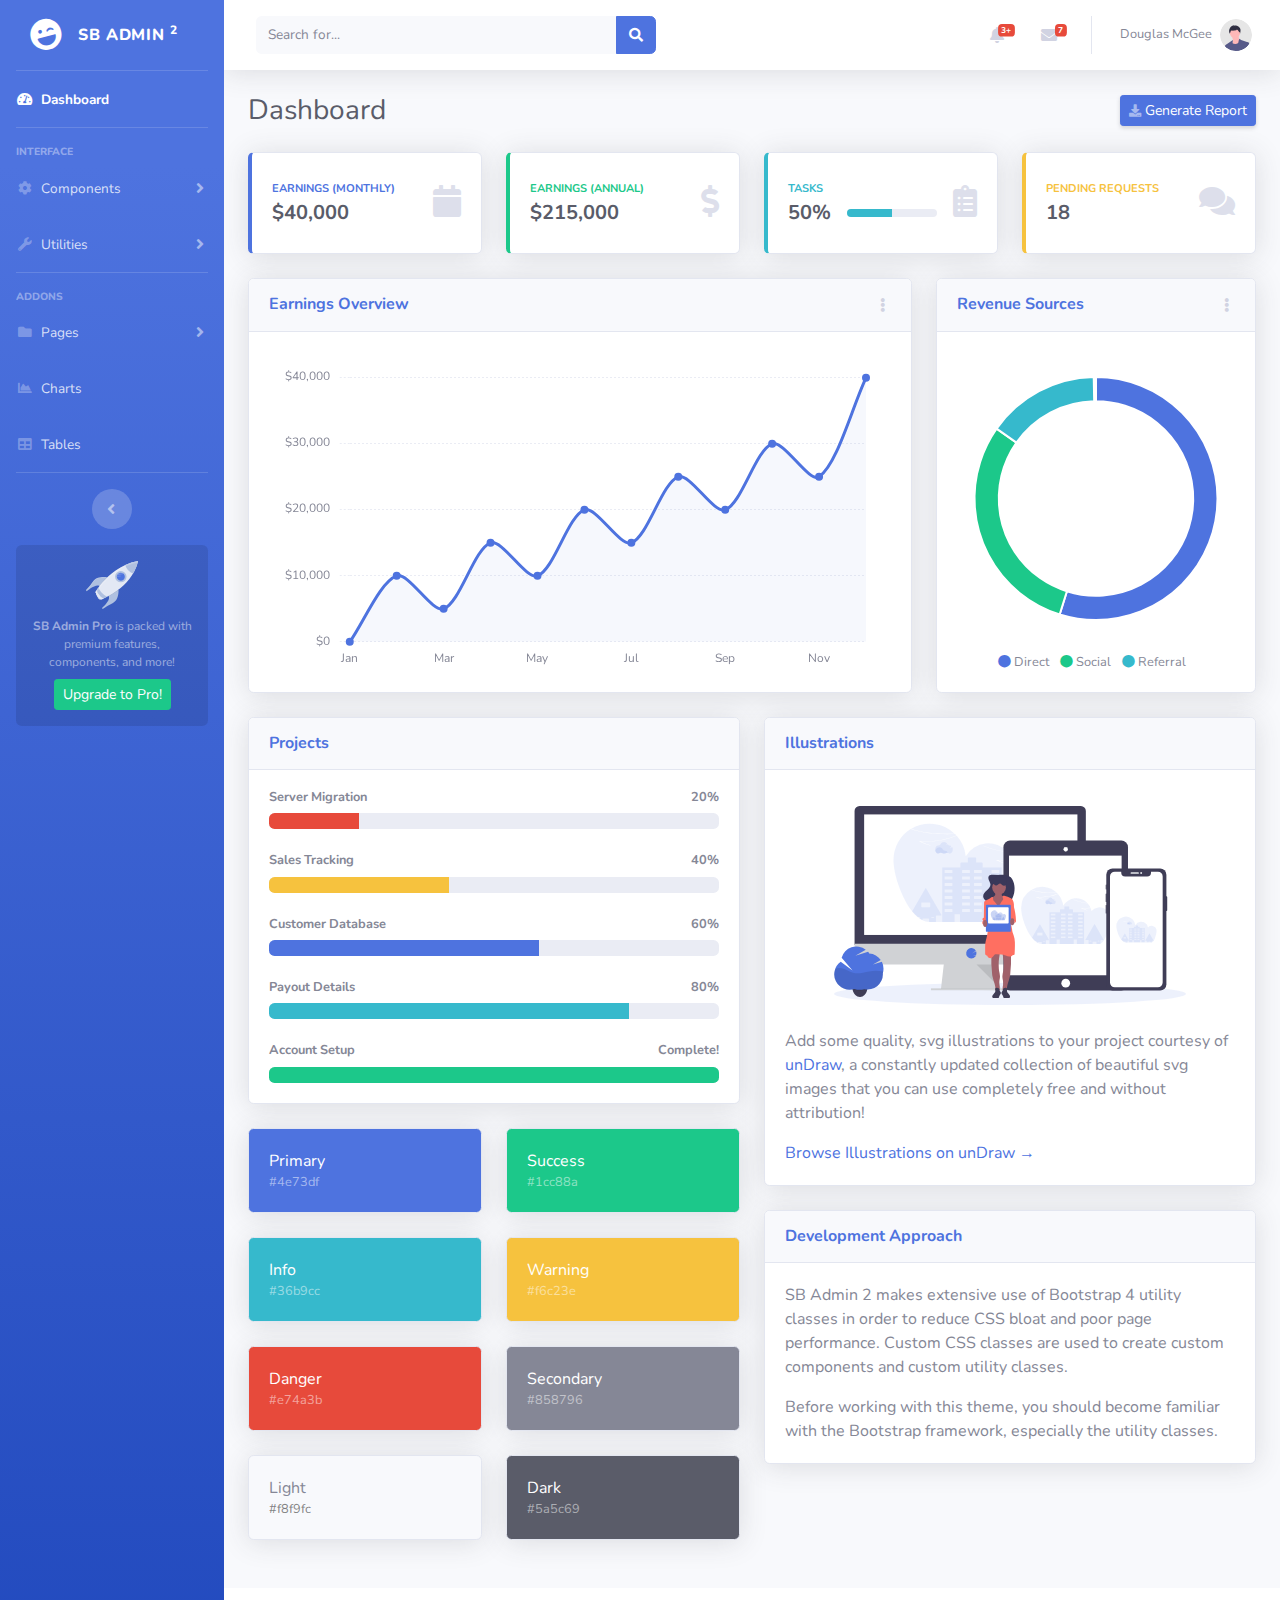
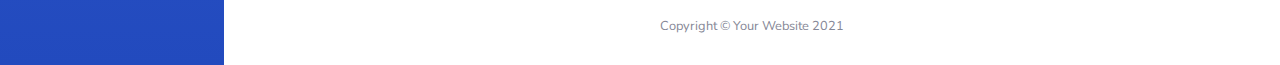
==== index.html @ d195938d "first commit" ====
<!DOCTYPE html>
<html lang="en">

<head>

    <meta charset="utf-8">
    <meta http-equiv="X-UA-Compatible" content="IE=edge">
    <meta name="viewport" content="width=device-width, initial-scale=1, shrink-to-fit=no">
    <meta name="description" content="">
    <meta name="author" content="">

    <title>SB Admin 2 - Dashboard</title>

    <!-- Custom fonts for this template-->
    <link href="vendor/fontawesome-free/css/all.min.css" rel="stylesheet" type="text/css">
    <link
        href="https://fonts.googleapis.com/css?family=Nunito:200,200i,300,300i,400,400i,600,600i,700,700i,800,800i,900,900i"
        rel="stylesheet">

    <!-- Custom styles for this template-->
    <link href="css/sb-admin-2.min.css" rel="stylesheet">

</head>

<body id="page-top">

    <!-- Page Wrapper -->
    <div id="wrapper">

        <!-- Sidebar -->
        <ul class="navbar-nav bg-gradient-primary sidebar sidebar-dark accordion" id="accordionSidebar">

            <!-- Sidebar - Brand -->
            <a class="sidebar-brand d-flex align-items-center justify-content-center" href="index.html">
                <div class="sidebar-brand-icon rotate-n-15">
                    <i class="fas fa-laugh-wink"></i>
                </div>
                <div class="sidebar-brand-text mx-3">SB Admin <sup>2</sup></div>
            </a>

            <!-- Divider -->
            <hr class="sidebar-divider my-0">

            <!-- Nav Item - Dashboard -->
            <li class="nav-item active">
                <a class="nav-link" href="index.html">
                    <i class="fas fa-fw fa-tachometer-alt"></i>
                    <span>Dashboard</span></a>
            </li>

            <!-- Divider -->
            <hr class="sidebar-divider">

            <!-- Heading -->
            <div class="sidebar-heading">
                Interface
            </div>

            <!-- Nav Item - Pages Collapse Menu -->
            <li class="nav-item">
                <a class="nav-link collapsed" href="#" data-toggle="collapse" data-target="#collapseTwo"
                    aria-expanded="true" aria-controls="collapseTwo">
                    <i class="fas fa-fw fa-cog"></i>
                    <span>Components</span>
                </a>
                <div id="collapseTwo" class="collapse" aria-labelledby="headingTwo" data-parent="#accordionSidebar">
                    <div class="bg-white py-2 collapse-inner rounded">
                        <h6 class="collapse-header">Custom Components:</h6>
                        <a class="collapse-item" href="buttons.html">Buttons</a>
                        <a class="collapse-item" href="cards.html">Cards</a>
                    </div>
                </div>
            </li>

            <!-- Nav Item - Utilities Collapse Menu -->
            <li class="nav-item">
                <a class="nav-link collapsed" href="#" data-toggle="collapse" data-target="#collapseUtilities"
                    aria-expanded="true" aria-controls="collapseUtilities">
                    <i class="fas fa-fw fa-wrench"></i>
                    <span>Utilities</span>
                </a>
                <div id="collapseUtilities" class="collapse" aria-labelledby="headingUtilities"
                    data-parent="#accordionSidebar">
                    <div class="bg-white py-2 collapse-inner rounded">
                        <h6 class="collapse-header">Custom Utilities:</h6>
                        <a class="collapse-item" href="utilities-color.html">Colors</a>
                        <a class="collapse-item" href="utilities-border.html">Borders</a>
                        <a class="collapse-item" href="utilities-animation.html">Animations</a>
                        <a class="collapse-item" href="utilities-other.html">Other</a>
                    </div>
                </div>
            </li>

            <!-- Divider -->
            <hr class="sidebar-divider">

            <!-- Heading -->
            <div class="sidebar-heading">
                Addons
            </div>

            <!-- Nav Item - Pages Collapse Menu -->
            <li class="nav-item">
                <a class="nav-link collapsed" href="#" data-toggle="collapse" data-target="#collapsePages"
                    aria-expanded="true" aria-controls="collapsePages">
                    <i class="fas fa-fw fa-folder"></i>
                    <span>Pages</span>
                </a>
                <div id="collapsePages" class="collapse" aria-labelledby="headingPages" data-parent="#accordionSidebar">
                    <div class="bg-white py-2 collapse-inner rounded">
                        <h6 class="collapse-header">Login Screens:</h6>
                        <a class="collapse-item" href="login.html">Login</a>
                        <a class="collapse-item" href="register.html">Register</a>
                        <a class="collapse-item" href="forgot-password.html">Forgot Password</a>
                        <div class="collapse-divider"></div>
                        <h6 class="collapse-header">Other Pages:</h6>
                        <a class="collapse-item" href="404.html">404 Page</a>
                        <a class="collapse-item" href="blank.html">Blank Page</a>
                    </div>
                </div>
            </li>

            <!-- Nav Item - Charts -->
            <li class="nav-item">
                <a class="nav-link" href="charts.html">
                    <i class="fas fa-fw fa-chart-area"></i>
                    <span>Charts</span></a>
            </li>

            <!-- Nav Item - Tables -->
            <li class="nav-item">
                <a class="nav-link" href="tables.html">
                    <i class="fas fa-fw fa-table"></i>
                    <span>Tables</span></a>
            </li>

            <!-- Divider -->
            <hr class="sidebar-divider d-none d-md-block">

            <!-- Sidebar Toggler (Sidebar) -->
            <div class="text-center d-none d-md-inline">
                <button class="rounded-circle border-0" id="sidebarToggle"></button>
            </div>

            <!-- Sidebar Message -->
            <div class="sidebar-card d-none d-lg-flex">
                <img class="sidebar-card-illustration mb-2" src="img/undraw_rocket.svg" alt="...">
                <p class="text-center mb-2"><strong>SB Admin Pro</strong> is packed with premium features, components, and more!</p>
                <a class="btn btn-success btn-sm" href="https://startbootstrap.com/theme/sb-admin-pro">Upgrade to Pro!</a>
            </div>

        </ul>
        <!-- End of Sidebar -->

        <!-- Content Wrapper -->
        <div id="content-wrapper" class="d-flex flex-column">

            <!-- Main Content -->
            <div id="content">

                <!-- Topbar -->
                <nav class="navbar navbar-expand navbar-light bg-white topbar mb-4 static-top shadow">

                    <!-- Sidebar Toggle (Topbar) -->
                    <button id="sidebarToggleTop" class="btn btn-link d-md-none rounded-circle mr-3">
                        <i class="fa fa-bars"></i>
                    </button>

                    <!-- Topbar Search -->
                    <form
                        class="d-none d-sm-inline-block form-inline mr-auto ml-md-3 my-2 my-md-0 mw-100 navbar-search">
                        <div class="input-group">
                            <input type="text" class="form-control bg-light border-0 small" placeholder="Search for..."
                                aria-label="Search" aria-describedby="basic-addon2">
                            <div class="input-group-append">
                                <button class="btn btn-primary" type="button">
                                    <i class="fas fa-search fa-sm"></i>
                                </button>
                            </div>
                        </div>
                    </form>

                    <!-- Topbar Navbar -->
                    <ul class="navbar-nav ml-auto">

                        <!-- Nav Item - Search Dropdown (Visible Only XS) -->
                        <li class="nav-item dropdown no-arrow d-sm-none">
                            <a class="nav-link dropdown-toggle" href="#" id="searchDropdown" role="button"
                                data-toggle="dropdown" aria-haspopup="true" aria-expanded="false">
                                <i class="fas fa-search fa-fw"></i>
                            </a>
                            <!-- Dropdown - Messages -->
                            <div class="dropdown-menu dropdown-menu-right p-3 shadow animated--grow-in"
                                aria-labelledby="searchDropdown">
                                <form class="form-inline mr-auto w-100 navbar-search">
                                    <div class="input-group">
                                        <input type="text" class="form-control bg-light border-0 small"
                                            placeholder="Search for..." aria-label="Search"
                                            aria-describedby="basic-addon2">
                                        <div class="input-group-append">
                                            <button class="btn btn-primary" type="button">
                                                <i class="fas fa-search fa-sm"></i>
                                            </button>
                                        </div>
                                    </div>
                                </form>
                            </div>
                        </li>

                        <!-- Nav Item - Alerts -->
                        <li class="nav-item dropdown no-arrow mx-1">
                            <a class="nav-link dropdown-toggle" href="#" id="alertsDropdown" role="button"
                                data-toggle="dropdown" aria-haspopup="true" aria-expanded="false">
                                <i class="fas fa-bell fa-fw"></i>
                                <!-- Counter - Alerts -->
                                <span class="badge badge-danger badge-counter">3+</span>
                            </a>
                            <!-- Dropdown - Alerts -->
                            <div class="dropdown-list dropdown-menu dropdown-menu-right shadow animated--grow-in"
                                aria-labelledby="alertsDropdown">
                                <h6 class="dropdown-header">
                                    Alerts Center
                                </h6>
                                <a class="dropdown-item d-flex align-items-center" href="#">
                                    <div class="mr-3">
                                        <div class="icon-circle bg-primary">
                                            <i class="fas fa-file-alt text-white"></i>
                                        </div>
                                    </div>
                                    <div>
                                        <div class="small text-gray-500">December 12, 2019</div>
                                        <span class="font-weight-bold">A new monthly report is ready to download!</span>
                                    </div>
                                </a>
                                <a class="dropdown-item d-flex align-items-center" href="#">
                                    <div class="mr-3">
                                        <div class="icon-circle bg-success">
                                            <i class="fas fa-donate text-white"></i>
                                        </div>
                                    </div>
                                    <div>
                                        <div class="small text-gray-500">December 7, 2019</div>
                                        $290.29 has been deposited into your account!
                                    </div>
                                </a>
                                <a class="dropdown-item d-flex align-items-center" href="#">
                                    <div class="mr-3">
                                        <div class="icon-circle bg-warning">
                                            <i class="fas fa-exclamation-triangle text-white"></i>
                                        </div>
                                    </div>
                                    <div>
                                        <div class="small text-gray-500">December 2, 2019</div>
                                        Spending Alert: We've noticed unusually high spending for your account.
                                    </div>
                                </a>
                                <a class="dropdown-item text-center small text-gray-500" href="#">Show All Alerts</a>
                            </div>
                        </li>

                        <!-- Nav Item - Messages -->
                        <li class="nav-item dropdown no-arrow mx-1">
                            <a class="nav-link dropdown-toggle" href="#" id="messagesDropdown" role="button"
                                data-toggle="dropdown" aria-haspopup="true" aria-expanded="false">
                                <i class="fas fa-envelope fa-fw"></i>
                                <!-- Counter - Messages -->
                                <span class="badge badge-danger badge-counter">7</span>
                            </a>
                            <!-- Dropdown - Messages -->
                            <div class="dropdown-list dropdown-menu dropdown-menu-right shadow animated--grow-in"
                                aria-labelledby="messagesDropdown">
                                <h6 class="dropdown-header">
                                    Message Center
                                </h6>
                                <a class="dropdown-item d-flex align-items-center" href="#">
                                    <div class="dropdown-list-image mr-3">
                                        <img class="rounded-circle" src="img/undraw_profile_1.svg"
                                            alt="...">
                                        <div class="status-indicator bg-success"></div>
                                    </div>
                                    <div class="font-weight-bold">
                                        <div class="text-truncate">Hi there! I am wondering if you can help me with a
                                            problem I've been having.</div>
                                        <div class="small text-gray-500">Emily Fowler · 58m</div>
                                    </div>
                                </a>
                                <a class="dropdown-item d-flex align-items-center" href="#">
                                    <div class="dropdown-list-image mr-3">
                                        <img class="rounded-circle" src="img/undraw_profile_2.svg"
                                            alt="...">
                                        <div class="status-indicator"></div>
                                    </div>
                                    <div>
                                        <div class="text-truncate">I have the photos that you ordered last month, how
                                            would you like them sent to you?</div>
                                        <div class="small text-gray-500">Jae Chun · 1d</div>
                                    </div>
                                </a>
                                <a class="dropdown-item d-flex align-items-center" href="#">
                                    <div class="dropdown-list-image mr-3">
                                        <img class="rounded-circle" src="img/undraw_profile_3.svg"
                                            alt="...">
                                        <div class="status-indicator bg-warning"></div>
                                    </div>
                                    <div>
                                        <div class="text-truncate">Last month's report looks great, I am very happy with
                                            the progress so far, keep up the good work!</div>
                                        <div class="small text-gray-500">Morgan Alvarez · 2d</div>
                                    </div>
                                </a>
                                <a class="dropdown-item d-flex align-items-center" href="#">
                                    <div class="dropdown-list-image mr-3">
                                        <img class="rounded-circle" src="https://source.unsplash.com/Mv9hjnEUHR4/60x60"
                                            alt="...">
                                        <div class="status-indicator bg-success"></div>
                                    </div>
                                    <div>
                                        <div class="text-truncate">Am I a good boy? The reason I ask is because someone
                                            told me that people say this to all dogs, even if they aren't good...</div>
                                        <div class="small text-gray-500">Chicken the Dog · 2w</div>
                                    </div>
                                </a>
                                <a class="dropdown-item text-center small text-gray-500" href="#">Read More Messages</a>
                            </div>
                        </li>

                        <div class="topbar-divider d-none d-sm-block"></div>

                        <!-- Nav Item - User Information -->
                        <li class="nav-item dropdown no-arrow">
                            <a class="nav-link dropdown-toggle" href="#" id="userDropdown" role="button"
                                data-toggle="dropdown" aria-haspopup="true" aria-expanded="false">
                                <span class="mr-2 d-none d-lg-inline text-gray-600 small">Douglas McGee</span>
                                <img class="img-profile rounded-circle"
                                    src="img/undraw_profile.svg">
                            </a>
                            <!-- Dropdown - User Information -->
                            <div class="dropdown-menu dropdown-menu-right shadow animated--grow-in"
                                aria-labelledby="userDropdown">
                                <a class="dropdown-item" href="#">
                                    <i class="fas fa-user fa-sm fa-fw mr-2 text-gray-400"></i>
                                    Profile
                                </a>
                                <a class="dropdown-item" href="#">
                                    <i class="fas fa-cogs fa-sm fa-fw mr-2 text-gray-400"></i>
                                    Settings
                                </a>
                                <a class="dropdown-item" href="#">
                                    <i class="fas fa-list fa-sm fa-fw mr-2 text-gray-400"></i>
                                    Activity Log
                                </a>
                                <div class="dropdown-divider"></div>
                                <a class="dropdown-item" href="#" data-toggle="modal" data-target="#logoutModal">
                                    <i class="fas fa-sign-out-alt fa-sm fa-fw mr-2 text-gray-400"></i>
                                    Logout
                                </a>
                            </div>
                        </li>

                    </ul>

                </nav>
                <!-- End of Topbar -->

                <!-- Begin Page Content -->
                <div class="container-fluid">

                    <!-- Page Heading -->
                    <div class="d-sm-flex align-items-center justify-content-between mb-4">
                        <h1 class="h3 mb-0 text-gray-800">Dashboard</h1>
                        <a href="#" class="d-none d-sm-inline-block btn btn-sm btn-primary shadow-sm"><i
                                class="fas fa-download fa-sm text-white-50"></i> Generate Report</a>
                    </div>

                    <!-- Content Row -->
                    <div class="row">

                        <!-- Earnings (Monthly) Card Example -->
                        <div class="col-xl-3 col-md-6 mb-4">
                            <div class="card border-left-primary shadow h-100 py-2">
                                <div class="card-body">
                                    <div class="row no-gutters align-items-center">
                                        <div class="col mr-2">
                                            <div class="text-xs font-weight-bold text-primary text-uppercase mb-1">
                                                Earnings (Monthly)</div>
                                            <div class="h5 mb-0 font-weight-bold text-gray-800">$40,000</div>
                                        </div>
                                        <div class="col-auto">
                                            <i class="fas fa-calendar fa-2x text-gray-300"></i>
                                        </div>
                                    </div>
                                </div>
                            </div>
                        </div>

                        <!-- Earnings (Monthly) Card Example -->
                        <div class="col-xl-3 col-md-6 mb-4">
                            <div class="card border-left-success shadow h-100 py-2">
                                <div class="card-body">
                                    <div class="row no-gutters align-items-center">
                                        <div class="col mr-2">
                                            <div class="text-xs font-weight-bold text-success text-uppercase mb-1">
                                                Earnings (Annual)</div>
                                            <div class="h5 mb-0 font-weight-bold text-gray-800">$215,000</div>
                                        </div>
                                        <div class="col-auto">
                                            <i class="fas fa-dollar-sign fa-2x text-gray-300"></i>
                                        </div>
                                    </div>
                                </div>
                            </div>
                        </div>

                        <!-- Earnings (Monthly) Card Example -->
                        <div class="col-xl-3 col-md-6 mb-4">
                            <div class="card border-left-info shadow h-100 py-2">
                                <div class="card-body">
                                    <div class="row no-gutters align-items-center">
                                        <div class="col mr-2">
                                            <div class="text-xs font-weight-bold text-info text-uppercase mb-1">Tasks
                                            </div>
                                            <div class="row no-gutters align-items-center">
                                                <div class="col-auto">
                                                    <div class="h5 mb-0 mr-3 font-weight-bold text-gray-800">50%</div>
                                                </div>
                                                <div class="col">
                                                    <div class="progress progress-sm mr-2">
                                                        <div class="progress-bar bg-info" role="progressbar"
                                                            style="width: 50%" aria-valuenow="50" aria-valuemin="0"
                                                            aria-valuemax="100"></div>
                                                    </div>
                                                </div>
                                            </div>
                                        </div>
                                        <div class="col-auto">
                                            <i class="fas fa-clipboard-list fa-2x text-gray-300"></i>
                                        </div>
                                    </div>
                                </div>
                            </div>
                        </div>

                        <!-- Pending Requests Card Example -->
                        <div class="col-xl-3 col-md-6 mb-4">
                            <div class="card border-left-warning shadow h-100 py-2">
                                <div class="card-body">
                                    <div class="row no-gutters align-items-center">
                                        <div class="col mr-2">
                                            <div class="text-xs font-weight-bold text-warning text-uppercase mb-1">
                                                Pending Requests</div>
                                            <div class="h5 mb-0 font-weight-bold text-gray-800">18</div>
                                        </div>
                                        <div class="col-auto">
                                            <i class="fas fa-comments fa-2x text-gray-300"></i>
                                        </div>
                                    </div>
                                </div>
                            </div>
                        </div>
                    </div>

                    <!-- Content Row -->

                    <div class="row">

                        <!-- Area Chart -->
                        <div class="col-xl-8 col-lg-7">
                            <div class="card shadow mb-4">
                                <!-- Card Header - Dropdown -->
                                <div
                                    class="card-header py-3 d-flex flex-row align-items-center justify-content-between">
                                    <h6 class="m-0 font-weight-bold text-primary">Earnings Overview</h6>
                                    <div class="dropdown no-arrow">
                                        <a class="dropdown-toggle" href="#" role="button" id="dropdownMenuLink"
                                            data-toggle="dropdown" aria-haspopup="true" aria-expanded="false">
                                            <i class="fas fa-ellipsis-v fa-sm fa-fw text-gray-400"></i>
                                        </a>
                                        <div class="dropdown-menu dropdown-menu-right shadow animated--fade-in"
                                            aria-labelledby="dropdownMenuLink">
                                            <div class="dropdown-header">Dropdown Header:</div>
                                            <a class="dropdown-item" href="#">Action</a>
                                            <a class="dropdown-item" href="#">Another action</a>
                                            <div class="dropdown-divider"></div>
                                            <a class="dropdown-item" href="#">Something else here</a>
                                        </div>
                                    </div>
                                </div>
                                <!-- Card Body -->
                                <div class="card-body">
                                    <div class="chart-area">
                                        <canvas id="myAreaChart"></canvas>
                                    </div>
                                </div>
                            </div>
                        </div>

                        <!-- Pie Chart -->
                        <div class="col-xl-4 col-lg-5">
                            <div class="card shadow mb-4">
                                <!-- Card Header - Dropdown -->
                                <div
                                    class="card-header py-3 d-flex flex-row align-items-center justify-content-between">
                                    <h6 class="m-0 font-weight-bold text-primary">Revenue Sources</h6>
                                    <div class="dropdown no-arrow">
                                        <a class="dropdown-toggle" href="#" role="button" id="dropdownMenuLink"
                                            data-toggle="dropdown" aria-haspopup="true" aria-expanded="false">
                                            <i class="fas fa-ellipsis-v fa-sm fa-fw text-gray-400"></i>
                                        </a>
                                        <div class="dropdown-menu dropdown-menu-right shadow animated--fade-in"
                                            aria-labelledby="dropdownMenuLink">
                                            <div class="dropdown-header">Dropdown Header:</div>
                                            <a class="dropdown-item" href="#">Action</a>
                                            <a class="dropdown-item" href="#">Another action</a>
                                            <div class="dropdown-divider"></div>
                                            <a class="dropdown-item" href="#">Something else here</a>
                                        </div>
                                    </div>
                                </div>
                                <!-- Card Body -->
                                <div class="card-body">
                                    <div class="chart-pie pt-4 pb-2">
                                        <canvas id="myPieChart"></canvas>
                                    </div>
                                    <div class="mt-4 text-center small">
                                        <span class="mr-2">
                                            <i class="fas fa-circle text-primary"></i> Direct
                                        </span>
                                        <span class="mr-2">
                                            <i class="fas fa-circle text-success"></i> Social
                                        </span>
                                        <span class="mr-2">
                                            <i class="fas fa-circle text-info"></i> Referral
                                        </span>
                                    </div>
                                </div>
                            </div>
                        </div>
                    </div>

                    <!-- Content Row -->
                    <div class="row">

                        <!-- Content Column -->
                        <div class="col-lg-6 mb-4">

                            <!-- Project Card Example -->
                            <div class="card shadow mb-4">
                                <div class="card-header py-3">
                                    <h6 class="m-0 font-weight-bold text-primary">Projects</h6>
                                </div>
                                <div class="card-body">
                                    <h4 class="small font-weight-bold">Server Migration <span
                                            class="float-right">20%</span></h4>
                                    <div class="progress mb-4">
                                        <div class="progress-bar bg-danger" role="progressbar" style="width: 20%"
                                            aria-valuenow="20" aria-valuemin="0" aria-valuemax="100"></div>
                                    </div>
                                    <h4 class="small font-weight-bold">Sales Tracking <span
                                            class="float-right">40%</span></h4>
                                    <div class="progress mb-4">
                                        <div class="progress-bar bg-warning" role="progressbar" style="width: 40%"
                                            aria-valuenow="40" aria-valuemin="0" aria-valuemax="100"></div>
                                    </div>
                                    <h4 class="small font-weight-bold">Customer Database <span
                                            class="float-right">60%</span></h4>
                                    <div class="progress mb-4">
                                        <div class="progress-bar" role="progressbar" style="width: 60%"
                                            aria-valuenow="60" aria-valuemin="0" aria-valuemax="100"></div>
                                    </div>
                                    <h4 class="small font-weight-bold">Payout Details <span
                                            class="float-right">80%</span></h4>
                                    <div class="progress mb-4">
                                        <div class="progress-bar bg-info" role="progressbar" style="width: 80%"
                                            aria-valuenow="80" aria-valuemin="0" aria-valuemax="100"></div>
                                    </div>
                                    <h4 class="small font-weight-bold">Account Setup <span
                                            class="float-right">Complete!</span></h4>
                                    <div class="progress">
                                        <div class="progress-bar bg-success" role="progressbar" style="width: 100%"
                                            aria-valuenow="100" aria-valuemin="0" aria-valuemax="100"></div>
                                    </div>
                                </div>
                            </div>

                            <!-- Color System -->
                            <div class="row">
                                <div class="col-lg-6 mb-4">
                                    <div class="card bg-primary text-white shadow">
                                        <div class="card-body">
                                            Primary
                                            <div class="text-white-50 small">#4e73df</div>
                                        </div>
                                    </div>
                                </div>
                                <div class="col-lg-6 mb-4">
                                    <div class="card bg-success text-white shadow">
                                        <div class="card-body">
                                            Success
                                            <div class="text-white-50 small">#1cc88a</div>
                                        </div>
                                    </div>
                                </div>
                                <div class="col-lg-6 mb-4">
                                    <div class="card bg-info text-white shadow">
                                        <div class="card-body">
                                            Info
                                            <div class="text-white-50 small">#36b9cc</div>
                                        </div>
                                    </div>
                                </div>
                                <div class="col-lg-6 mb-4">
                                    <div class="card bg-warning text-white shadow">
                                        <div class="card-body">
                                            Warning
                                            <div class="text-white-50 small">#f6c23e</div>
                                        </div>
                                    </div>
                                </div>
                                <div class="col-lg-6 mb-4">
                                    <div class="card bg-danger text-white shadow">
                                        <div class="card-body">
                                            Danger
                                            <div class="text-white-50 small">#e74a3b</div>
                                        </div>
                                    </div>
                                </div>
                                <div class="col-lg-6 mb-4">
                                    <div class="card bg-secondary text-white shadow">
                                        <div class="card-body">
                                            Secondary
                                            <div class="text-white-50 small">#858796</div>
                                        </div>
                                    </div>
                                </div>
                                <div class="col-lg-6 mb-4">
                                    <div class="card bg-light text-black shadow">
                                        <div class="card-body">
                                            Light
                                            <div class="text-black-50 small">#f8f9fc</div>
                                        </div>
                                    </div>
                                </div>
                                <div class="col-lg-6 mb-4">
                                    <div class="card bg-dark text-white shadow">
                                        <div class="card-body">
                                            Dark
                                            <div class="text-white-50 small">#5a5c69</div>
                                        </div>
                                    </div>
                                </div>
                            </div>

                        </div>

                        <div class="col-lg-6 mb-4">

                            <!-- Illustrations -->
                            <div class="card shadow mb-4">
                                <div class="card-header py-3">
                                    <h6 class="m-0 font-weight-bold text-primary">Illustrations</h6>
                                </div>
                                <div class="card-body">
                                    <div class="text-center">
                                        <img class="img-fluid px-3 px-sm-4 mt-3 mb-4" style="width: 25rem;"
                                            src="img/undraw_posting_photo.svg" alt="...">
                                    </div>
                                    <p>Add some quality, svg illustrations to your project courtesy of <a
                                            target="_blank" rel="nofollow" href="https://undraw.co/">unDraw</a>, a
                                        constantly updated collection of beautiful svg images that you can use
                                        completely free and without attribution!</p>
                                    <a target="_blank" rel="nofollow" href="https://undraw.co/">Browse Illustrations on
                                        unDraw &rarr;</a>
                                </div>
                            </div>

                            <!-- Approach -->
                            <div class="card shadow mb-4">
                                <div class="card-header py-3">
                                    <h6 class="m-0 font-weight-bold text-primary">Development Approach</h6>
                                </div>
                                <div class="card-body">
                                    <p>SB Admin 2 makes extensive use of Bootstrap 4 utility classes in order to reduce
                                        CSS bloat and poor page performance. Custom CSS classes are used to create
                                        custom components and custom utility classes.</p>
                                    <p class="mb-0">Before working with this theme, you should become familiar with the
                                        Bootstrap framework, especially the utility classes.</p>
                                </div>
                            </div>

                        </div>
                    </div>

                </div>
                <!-- /.container-fluid -->

            </div>
            <!-- End of Main Content -->

            <!-- Footer -->
            <footer class="sticky-footer bg-white">
                <div class="container my-auto">
                    <div class="copyright text-center my-auto">
                        <span>Copyright &copy; Your Website 2021</span>
                    </div>
                </div>
            </footer>
            <!-- End of Footer -->

        </div>
        <!-- End of Content Wrapper -->

    </div>
    <!-- End of Page Wrapper -->

    <!-- Scroll to Top Button-->
    <a class="scroll-to-top rounded" href="#page-top">
        <i class="fas fa-angle-up"></i>
    </a>

    <!-- Logout Modal-->
    <div class="modal fade" id="logoutModal" tabindex="-1" role="dialog" aria-labelledby="exampleModalLabel"
        aria-hidden="true">
        <div class="modal-dialog" role="document">
            <div class="modal-content">
                <div class="modal-header">
                    <h5 class="modal-title" id="exampleModalLabel">Ready to Leave?</h5>
                    <button class="close" type="button" data-dismiss="modal" aria-label="Close">
                        <span aria-hidden="true">×</span>
                    </button>
                </div>
                <div class="modal-body">Select "Logout" below if you are ready to end your current session.</div>
                <div class="modal-footer">
                    <button class="btn btn-secondary" type="button" data-dismiss="modal">Cancel</button>
                    <a class="btn btn-primary" href="login.html">Logout</a>
                </div>
            </div>
        </div>
    </div>

    <!-- Bootstrap core JavaScript-->
    <script src="vendor/jquery/jquery.min.js"></script>
    <script src="vendor/bootstrap/js/bootstrap.bundle.min.js"></script>

    <!-- Core plugin JavaScript-->
    <script src="vendor/jquery-easing/jquery.easing.min.js"></script>

    <!-- Custom scripts for all pages-->
    <script src="js/sb-admin-2.min.js"></script>

    <!-- Page level plugins -->
    <script src="vendor/chart.js/Chart.min.js"></script>

    <!-- Page level custom scripts -->
    <script src="js/demo/chart-area-demo.js"></script>
    <script src="js/demo/chart-pie-demo.js"></script>

</body>

</html>
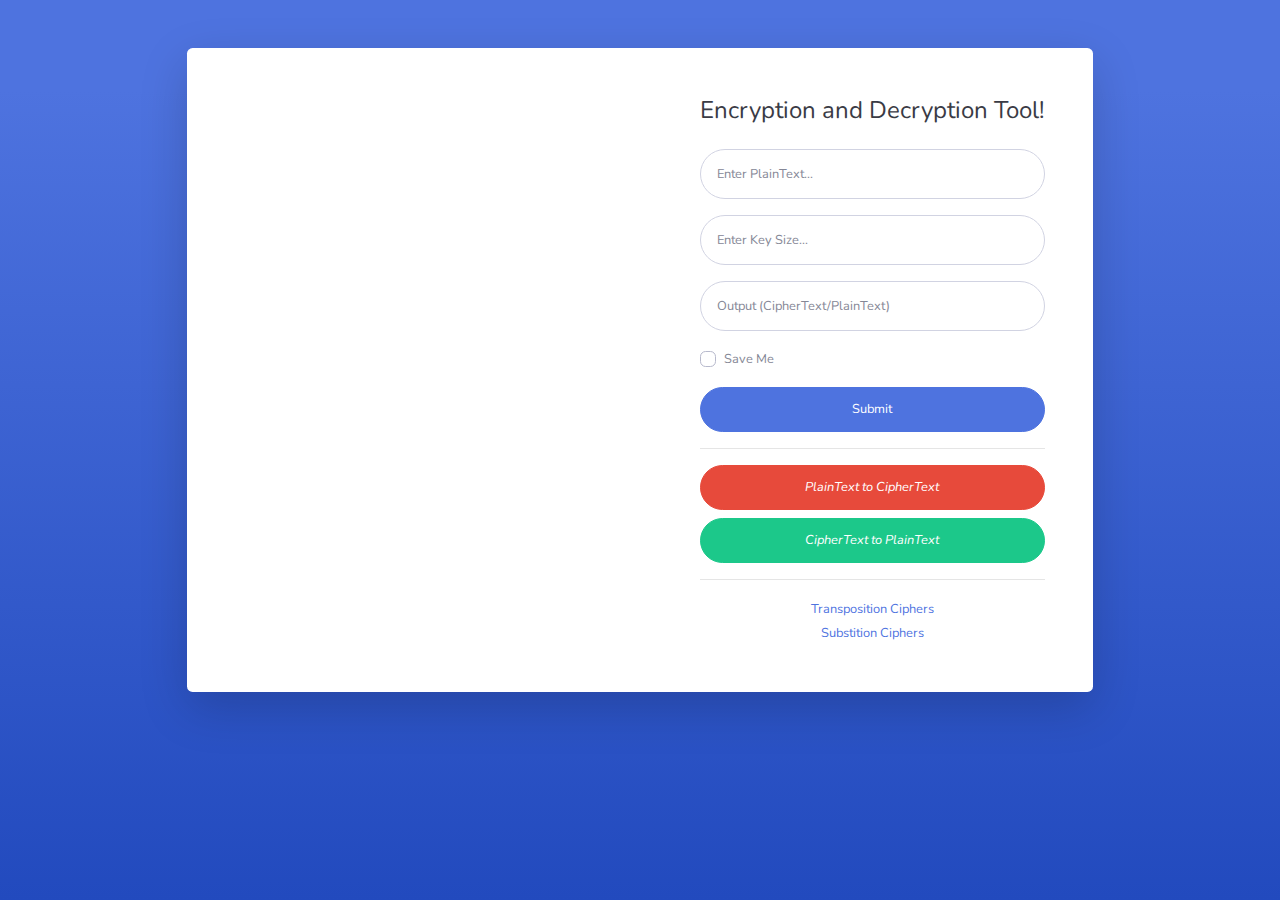
==== commit f2aa60fa: "Add files via upload" ====
--- a/index.html
+++ b/index.html
@@ -9,732 +9,83 @@
     <meta name="description" content="">
     <meta name="author" content="">
 
-    <title>SB Admin 2 - Dashboard</title>
+    <title>cryptographicciphers</title>
 
     <!-- Custom fonts for this template-->
     <link href="vendor/fontawesome-free/css/all.min.css" rel="stylesheet" type="text/css">
-    <link
-        href="https://fonts.googleapis.com/css?family=Nunito:200,200i,300,300i,400,400i,600,600i,700,700i,800,800i,900,900i"
-        rel="stylesheet">
+    <link href="https://fonts.googleapis.com/css?family=Nunito:200,200i,300,300i,400,400i,600,600i,700,700i,800,800i,900,900i" rel="stylesheet">
 
     <!-- Custom styles for this template-->
     <link href="css/sb-admin-2.min.css" rel="stylesheet">
 
 </head>
 
-<body id="page-top">
+<body class="bg-gradient-primary">
 
-    <!-- Page Wrapper -->
-    <div id="wrapper">
+    <div class="container">
 
-        <!-- Sidebar -->
-        <ul class="navbar-nav bg-gradient-primary sidebar sidebar-dark accordion" id="accordionSidebar">
+        <!-- Outer Row -->
+        <div class="row justify-content-center">
 
-            <!-- Sidebar - Brand -->
-            <a class="sidebar-brand d-flex align-items-center justify-content-center" href="index.html">
-                <div class="sidebar-brand-icon rotate-n-15">
-                    <i class="fas fa-laugh-wink"></i>
-                </div>
-                <div class="sidebar-brand-text mx-3">SB Admin <sup>2</sup></div>
-            </a>
+            <div class="col-xl-10 col-lg-12 col-md-9">
 
-            <!-- Divider -->
-            <hr class="sidebar-divider my-0">
+                <div class="card o-hidden border-0 shadow-lg my-5">
+                    <div class="card-body p-0">
+                        <!-- Nested Row within Card Body -->
+                        <div class="row">
+                            <div class="col-lg-6 d-none d-lg-block bg-login-image"></div>
+                            <div class="col-lg-6">
+                                <div class="p-5">
+                                    <div class="text-center">
+                                        <h1 class="h4 text-gray-900 mb-4">Encryption and Decryption Tool!</h1>
+                                    </div>
+                                    <form class="user">
+                                        <div class="form-group">
+                                            <input type="email" class="form-control form-control-user" id="exampleInputEmail" aria-describedby="emailHelp" placeholder="Enter PlainText...">
+                                        </div>
+                                        <div class="form-group">
+                                            <input type="email" class="form-control form-control-user" id="exampleInputEmail" aria-describedby="emailHelp" placeholder="Enter Key Size...">
+                                        </div>
+                                        <div class="form-group">
+                                            <input type="email" class="form-control form-control-user" id="exampleInputEmail" aria-describedby="emailHelp" placeholder="Output (CipherText/PlainText)">
+                                        </div>
 
-            <!-- Nav Item - Dashboard -->
-            <li class="nav-item active">
-                <a class="nav-link" href="index.html">
-                    <i class="fas fa-fw fa-tachometer-alt"></i>
-                    <span>Dashboard</span></a>
-            </li>
-
-            <!-- Divider -->
-            <hr class="sidebar-divider">
-
-            <!-- Heading -->
-            <div class="sidebar-heading">
-                Interface
-            </div>
-
-            <!-- Nav Item - Pages Collapse Menu -->
-            <li class="nav-item">
-                <a class="nav-link collapsed" href="#" data-toggle="collapse" data-target="#collapseTwo"
-                    aria-expanded="true" aria-controls="collapseTwo">
-                    <i class="fas fa-fw fa-cog"></i>
-                    <span>Components</span>
-                </a>
-                <div id="collapseTwo" class="collapse" aria-labelledby="headingTwo" data-parent="#accordionSidebar">
-                    <div class="bg-white py-2 collapse-inner rounded">
-                        <h6 class="collapse-header">Custom Components:</h6>
-                        <a class="collapse-item" href="buttons.html">Buttons</a>
-                        <a class="collapse-item" href="cards.html">Cards</a>
-                    </div>
-                </div>
-            </li>
-
-            <!-- Nav Item - Utilities Collapse Menu -->
-            <li class="nav-item">
-                <a class="nav-link collapsed" href="#" data-toggle="collapse" data-target="#collapseUtilities"
-                    aria-expanded="true" aria-controls="collapseUtilities">
-                    <i class="fas fa-fw fa-wrench"></i>
-                    <span>Utilities</span>
-                </a>
-                <div id="collapseUtilities" class="collapse" aria-labelledby="headingUtilities"
-                    data-parent="#accordionSidebar">
-                    <div class="bg-white py-2 collapse-inner rounded">
-                        <h6 class="collapse-header">Custom Utilities:</h6>
-                        <a class="collapse-item" href="utilities-color.html">Colors</a>
-                        <a class="collapse-item" href="utilities-border.html">Borders</a>
-                        <a class="collapse-item" href="utilities-animation.html">Animations</a>
-                        <a class="collapse-item" href="utilities-other.html">Other</a>
-                    </div>
-                </div>
-            </li>
-
-            <!-- Divider -->
-            <hr class="sidebar-divider">
-
-            <!-- Heading -->
-            <div class="sidebar-heading">
-                Addons
-            </div>
-
-            <!-- Nav Item - Pages Collapse Menu -->
-            <li class="nav-item">
-                <a class="nav-link collapsed" href="#" data-toggle="collapse" data-target="#collapsePages"
-                    aria-expanded="true" aria-controls="collapsePages">
-                    <i class="fas fa-fw fa-folder"></i>
-                    <span>Pages</span>
-                </a>
-                <div id="collapsePages" class="collapse" aria-labelledby="headingPages" data-parent="#accordionSidebar">
-                    <div class="bg-white py-2 collapse-inner rounded">
-                        <h6 class="collapse-header">Login Screens:</h6>
-                        <a class="collapse-item" href="login.html">Login</a>
-                        <a class="collapse-item" href="register.html">Register</a>
-                        <a class="collapse-item" href="forgot-password.html">Forgot Password</a>
-                        <div class="collapse-divider"></div>
-                        <h6 class="collapse-header">Other Pages:</h6>
-                        <a class="collapse-item" href="404.html">404 Page</a>
-                        <a class="collapse-item" href="blank.html">Blank Page</a>
-                    </div>
-                </div>
-            </li>
-
-            <!-- Nav Item - Charts -->
-            <li class="nav-item">
-                <a class="nav-link" href="charts.html">
-                    <i class="fas fa-fw fa-chart-area"></i>
-                    <span>Charts</span></a>
-            </li>
-
-            <!-- Nav Item - Tables -->
-            <li class="nav-item">
-                <a class="nav-link" href="tables.html">
-                    <i class="fas fa-fw fa-table"></i>
-                    <span>Tables</span></a>
-            </li>
-
-            <!-- Divider -->
-            <hr class="sidebar-divider d-none d-md-block">
-
-            <!-- Sidebar Toggler (Sidebar) -->
-            <div class="text-center d-none d-md-inline">
-                <button class="rounded-circle border-0" id="sidebarToggle"></button>
-            </div>
-
-            <!-- Sidebar Message -->
-            <div class="sidebar-card d-none d-lg-flex">
-                <img class="sidebar-card-illustration mb-2" src="img/undraw_rocket.svg" alt="...">
-                <p class="text-center mb-2"><strong>SB Admin Pro</strong> is packed with premium features, components, and more!</p>
-                <a class="btn btn-success btn-sm" href="https://startbootstrap.com/theme/sb-admin-pro">Upgrade to Pro!</a>
-            </div>
-
-        </ul>
-        <!-- End of Sidebar -->
-
-        <!-- Content Wrapper -->
-        <div id="content-wrapper" class="d-flex flex-column">
-
-            <!-- Main Content -->
-            <div id="content">
-
-                <!-- Topbar -->
-                <nav class="navbar navbar-expand navbar-light bg-white topbar mb-4 static-top shadow">
-
-                    <!-- Sidebar Toggle (Topbar) -->
-                    <button id="sidebarToggleTop" class="btn btn-link d-md-none rounded-circle mr-3">
-                        <i class="fa fa-bars"></i>
-                    </button>
-
-                    <!-- Topbar Search -->
-                    <form
-                        class="d-none d-sm-inline-block form-inline mr-auto ml-md-3 my-2 my-md-0 mw-100 navbar-search">
-                        <div class="input-group">
-                            <input type="text" class="form-control bg-light border-0 small" placeholder="Search for..."
-                                aria-label="Search" aria-describedby="basic-addon2">
-                            <div class="input-group-append">
-                                <button class="btn btn-primary" type="button">
-                                    <i class="fas fa-search fa-sm"></i>
-                                </button>
-                            </div>
-                        </div>
-                    </form>
-
-                    <!-- Topbar Navbar -->
-                    <ul class="navbar-nav ml-auto">
-
-                        <!-- Nav Item - Search Dropdown (Visible Only XS) -->
-                        <li class="nav-item dropdown no-arrow d-sm-none">
-                            <a class="nav-link dropdown-toggle" href="#" id="searchDropdown" role="button"
-                                data-toggle="dropdown" aria-haspopup="true" aria-expanded="false">
-                                <i class="fas fa-search fa-fw"></i>
-                            </a>
-                            <!-- Dropdown - Messages -->
-                            <div class="dropdown-menu dropdown-menu-right p-3 shadow animated--grow-in"
-                                aria-labelledby="searchDropdown">
-                                <form class="form-inline mr-auto w-100 navbar-search">
-                                    <div class="input-group">
-                                        <input type="text" class="form-control bg-light border-0 small"
-                                            placeholder="Search for..." aria-label="Search"
-                                            aria-describedby="basic-addon2">
-                                        <div class="input-group-append">
-                                            <button class="btn btn-primary" type="button">
-                                                <i class="fas fa-search fa-sm"></i>
-                                            </button>
-                                        </div>
-                                    </div>
-                                </form>
-                            </div>
-                        </li>
-
-                        <!-- Nav Item - Alerts -->
-                        <li class="nav-item dropdown no-arrow mx-1">
-                            <a class="nav-link dropdown-toggle" href="#" id="alertsDropdown" role="button"
-                                data-toggle="dropdown" aria-haspopup="true" aria-expanded="false">
-                                <i class="fas fa-bell fa-fw"></i>
-                                <!-- Counter - Alerts -->
-                                <span class="badge badge-danger badge-counter">3+</span>
-                            </a>
-                            <!-- Dropdown - Alerts -->
-                            <div class="dropdown-list dropdown-menu dropdown-menu-right shadow animated--grow-in"
-                                aria-labelledby="alertsDropdown">
-                                <h6 class="dropdown-header">
-                                    Alerts Center
-                                </h6>
-                                <a class="dropdown-item d-flex align-items-center" href="#">
-                                    <div class="mr-3">
-                                        <div class="icon-circle bg-primary">
-                                            <i class="fas fa-file-alt text-white"></i>
-                                        </div>
-                                    </div>
-                                    <div>
-                                        <div class="small text-gray-500">December 12, 2019</div>
-                                        <span class="font-weight-bold">A new monthly report is ready to download!</span>
-                                    </div>
-                                </a>
-                                <a class="dropdown-item d-flex align-items-center" href="#">
-                                    <div class="mr-3">
-                                        <div class="icon-circle bg-success">
-                                            <i class="fas fa-donate text-white"></i>
-                                        </div>
-                                    </div>
-                                    <div>
-                                        <div class="small text-gray-500">December 7, 2019</div>
-                                        $290.29 has been deposited into your account!
-                                    </div>
-                                </a>
-                                <a class="dropdown-item d-flex align-items-center" href="#">
-                                    <div class="mr-3">
-                                        <div class="icon-circle bg-warning">
-                                            <i class="fas fa-exclamation-triangle text-white"></i>
-                                        </div>
-                                    </div>
-                                    <div>
-                                        <div class="small text-gray-500">December 2, 2019</div>
-                                        Spending Alert: We've noticed unusually high spending for your account.
-                                    </div>
-                                </a>
-                                <a class="dropdown-item text-center small text-gray-500" href="#">Show All Alerts</a>
-                            </div>
-                        </li>
-
-                        <!-- Nav Item - Messages -->
-                        <li class="nav-item dropdown no-arrow mx-1">
-                            <a class="nav-link dropdown-toggle" href="#" id="messagesDropdown" role="button"
-                                data-toggle="dropdown" aria-haspopup="true" aria-expanded="false">
-                                <i class="fas fa-envelope fa-fw"></i>
-                                <!-- Counter - Messages -->
-                                <span class="badge badge-danger badge-counter">7</span>
-                            </a>
-                            <!-- Dropdown - Messages -->
-                            <div class="dropdown-list dropdown-menu dropdown-menu-right shadow animated--grow-in"
-                                aria-labelledby="messagesDropdown">
-                                <h6 class="dropdown-header">
-                                    Message Center
-                                </h6>
-                                <a class="dropdown-item d-flex align-items-center" href="#">
-                                    <div class="dropdown-list-image mr-3">
-                                        <img class="rounded-circle" src="img/undraw_profile_1.svg"
-                                            alt="...">
-                                        <div class="status-indicator bg-success"></div>
-                                    </div>
-                                    <div class="font-weight-bold">
-                                        <div class="text-truncate">Hi there! I am wondering if you can help me with a
-                                            problem I've been having.</div>
-                                        <div class="small text-gray-500">Emily Fowler · 58m</div>
-                                    </div>
-                                </a>
-                                <a class="dropdown-item d-flex align-items-center" href="#">
-                                    <div class="dropdown-list-image mr-3">
-                                        <img class="rounded-circle" src="img/undraw_profile_2.svg"
-                                            alt="...">
-                                        <div class="status-indicator"></div>
-                                    </div>
-                                    <div>
-                                        <div class="text-truncate">I have the photos that you ordered last month, how
-                                            would you like them sent to you?</div>
-                                        <div class="small text-gray-500">Jae Chun · 1d</div>
-                                    </div>
-                                </a>
-                                <a class="dropdown-item d-flex align-items-center" href="#">
-                                    <div class="dropdown-list-image mr-3">
-                                        <img class="rounded-circle" src="img/undraw_profile_3.svg"
-                                            alt="...">
-                                        <div class="status-indicator bg-warning"></div>
-                                    </div>
-                                    <div>
-                                        <div class="text-truncate">Last month's report looks great, I am very happy with
-                                            the progress so far, keep up the good work!</div>
-                                        <div class="small text-gray-500">Morgan Alvarez · 2d</div>
-                                    </div>
-                                </a>
-                                <a class="dropdown-item d-flex align-items-center" href="#">
-                                    <div class="dropdown-list-image mr-3">
-                                        <img class="rounded-circle" src="https://source.unsplash.com/Mv9hjnEUHR4/60x60"
-                                            alt="...">
-                                        <div class="status-indicator bg-success"></div>
-                                    </div>
-                                    <div>
-                                        <div class="text-truncate">Am I a good boy? The reason I ask is because someone
-                                            told me that people say this to all dogs, even if they aren't good...</div>
-                                        <div class="small text-gray-500">Chicken the Dog · 2w</div>
-                                    </div>
-                                </a>
-                                <a class="dropdown-item text-center small text-gray-500" href="#">Read More Messages</a>
-                            </div>
-                        </li>
-
-                        <div class="topbar-divider d-none d-sm-block"></div>
-
-                        <!-- Nav Item - User Information -->
-                        <li class="nav-item dropdown no-arrow">
-                            <a class="nav-link dropdown-toggle" href="#" id="userDropdown" role="button"
-                                data-toggle="dropdown" aria-haspopup="true" aria-expanded="false">
-                                <span class="mr-2 d-none d-lg-inline text-gray-600 small">Douglas McGee</span>
-                                <img class="img-profile rounded-circle"
-                                    src="img/undraw_profile.svg">
-                            </a>
-                            <!-- Dropdown - User Information -->
-                            <div class="dropdown-menu dropdown-menu-right shadow animated--grow-in"
-                                aria-labelledby="userDropdown">
-                                <a class="dropdown-item" href="#">
-                                    <i class="fas fa-user fa-sm fa-fw mr-2 text-gray-400"></i>
-                                    Profile
-                                </a>
-                                <a class="dropdown-item" href="#">
-                                    <i class="fas fa-cogs fa-sm fa-fw mr-2 text-gray-400"></i>
-                                    Settings
-                                </a>
-                                <a class="dropdown-item" href="#">
-                                    <i class="fas fa-list fa-sm fa-fw mr-2 text-gray-400"></i>
-                                    Activity Log
-                                </a>
-                                <div class="dropdown-divider"></div>
-                                <a class="dropdown-item" href="#" data-toggle="modal" data-target="#logoutModal">
-                                    <i class="fas fa-sign-out-alt fa-sm fa-fw mr-2 text-gray-400"></i>
-                                    Logout
-                                </a>
-                            </div>
-                        </li>
-
-                    </ul>
-
-                </nav>
-                <!-- End of Topbar -->
-
-                <!-- Begin Page Content -->
-                <div class="container-fluid">
-
-                    <!-- Page Heading -->
-                    <div class="d-sm-flex align-items-center justify-content-between mb-4">
-                        <h1 class="h3 mb-0 text-gray-800">Dashboard</h1>
-                        <a href="#" class="d-none d-sm-inline-block btn btn-sm btn-primary shadow-sm"><i
-                                class="fas fa-download fa-sm text-white-50"></i> Generate Report</a>
-                    </div>
-
-                    <!-- Content Row -->
-                    <div class="row">
-
-                        <!-- Earnings (Monthly) Card Example -->
-                        <div class="col-xl-3 col-md-6 mb-4">
-                            <div class="card border-left-primary shadow h-100 py-2">
-                                <div class="card-body">
-                                    <div class="row no-gutters align-items-center">
-                                        <div class="col mr-2">
-                                            <div class="text-xs font-weight-bold text-primary text-uppercase mb-1">
-                                                Earnings (Monthly)</div>
-                                            <div class="h5 mb-0 font-weight-bold text-gray-800">$40,000</div>
-                                        </div>
-                                        <div class="col-auto">
-                                            <i class="fas fa-calendar fa-2x text-gray-300"></i>
-                                        </div>
-                                    </div>
-                                </div>
-                            </div>
-                        </div>
-
-                        <!-- Earnings (Monthly) Card Example -->
-                        <div class="col-xl-3 col-md-6 mb-4">
-                            <div class="card border-left-success shadow h-100 py-2">
-                                <div class="card-body">
-                                    <div class="row no-gutters align-items-center">
-                                        <div class="col mr-2">
-                                            <div class="text-xs font-weight-bold text-success text-uppercase mb-1">
-                                                Earnings (Annual)</div>
-                                            <div class="h5 mb-0 font-weight-bold text-gray-800">$215,000</div>
-                                        </div>
-                                        <div class="col-auto">
-                                            <i class="fas fa-dollar-sign fa-2x text-gray-300"></i>
-                                        </div>
-                                    </div>
-                                </div>
-                            </div>
-                        </div>
-
-                        <!-- Earnings (Monthly) Card Example -->
-                        <div class="col-xl-3 col-md-6 mb-4">
-                            <div class="card border-left-info shadow h-100 py-2">
-                                <div class="card-body">
-                                    <div class="row no-gutters align-items-center">
-                                        <div class="col mr-2">
-                                            <div class="text-xs font-weight-bold text-info text-uppercase mb-1">Tasks
-                                            </div>
-                                            <div class="row no-gutters align-items-center">
-                                                <div class="col-auto">
-                                                    <div class="h5 mb-0 mr-3 font-weight-bold text-gray-800">50%</div>
-                                                </div>
-                                                <div class="col">
-                                                    <div class="progress progress-sm mr-2">
-                                                        <div class="progress-bar bg-info" role="progressbar"
-                                                            style="width: 50%" aria-valuenow="50" aria-valuemin="0"
-                                                            aria-valuemax="100"></div>
-                                                    </div>
-                                                </div>
+                                        <div class="form-group">
+                                            <div class="custom-control custom-checkbox small">
+                                                <input type="checkbox" class="custom-control-input" id="customCheck">
+                                                <label class="custom-control-label" for="customCheck">Save
+                                                    Me</label>
                                             </div>
                                         </div>
-                                        <div class="col-auto">
-                                            <i class="fas fa-clipboard-list fa-2x text-gray-300"></i>
-                                        </div>
+                                        <a href="caesarcipher.py" class="btn btn-primary btn-user btn-block">
+                                           Submit
+                                        </a>
+                                        <hr>
+                                        <a href="login.html" class="btn btn-danger btn-user btn-block">
+                                            <i>PlainText to CipherText</i>
+                                        </a>
+                                        <a href="login2.html" class="btn btn-success btn-user btn-block">
+                                            <i>CipherText to PlainText</i>
+                                        </a>
+
+                                    </form>
+                                    <hr>
+                                    <div class="text-center">
+                                        <a class="small" href="login.html">Transposition Ciphers</a>
                                     </div>
-                                </div>
-                            </div>
-                        </div>
-
-                        <!-- Pending Requests Card Example -->
-                        <div class="col-xl-3 col-md-6 mb-4">
-                            <div class="card border-left-warning shadow h-100 py-2">
-                                <div class="card-body">
-                                    <div class="row no-gutters align-items-center">
-                                        <div class="col mr-2">
-                                            <div class="text-xs font-weight-bold text-warning text-uppercase mb-1">
-                                                Pending Requests</div>
-                                            <div class="h5 mb-0 font-weight-bold text-gray-800">18</div>
-                                        </div>
-                                        <div class="col-auto">
-                                            <i class="fas fa-comments fa-2x text-gray-300"></i>
-                                        </div>
+                                    <div class="text-center">
+                                        <a class="small" href="login.html">Substition Ciphers</a>
                                     </div>
                                 </div>
                             </div>
                         </div>
                     </div>
-
-                    <!-- Content Row -->
-
-                    <div class="row">
-
-                        <!-- Area Chart -->
-                        <div class="col-xl-8 col-lg-7">
-                            <div class="card shadow mb-4">
-                                <!-- Card Header - Dropdown -->
-                                <div
-                                    class="card-header py-3 d-flex flex-row align-items-center justify-content-between">
-                                    <h6 class="m-0 font-weight-bold text-primary">Earnings Overview</h6>
-                                    <div class="dropdown no-arrow">
-                                        <a class="dropdown-toggle" href="#" role="button" id="dropdownMenuLink"
-                                            data-toggle="dropdown" aria-haspopup="true" aria-expanded="false">
-                                            <i class="fas fa-ellipsis-v fa-sm fa-fw text-gray-400"></i>
-                                        </a>
-                                        <div class="dropdown-menu dropdown-menu-right shadow animated--fade-in"
-                                            aria-labelledby="dropdownMenuLink">
-                                            <div class="dropdown-header">Dropdown Header:</div>
-                                            <a class="dropdown-item" href="#">Action</a>
-                                            <a class="dropdown-item" href="#">Another action</a>
-                                            <div class="dropdown-divider"></div>
-                                            <a class="dropdown-item" href="#">Something else here</a>
-                                        </div>
-                                    </div>
-                                </div>
-                                <!-- Card Body -->
-                                <div class="card-body">
-                                    <div class="chart-area">
-                                        <canvas id="myAreaChart"></canvas>
-                                    </div>
-                                </div>
-                            </div>
-                        </div>
-
-                        <!-- Pie Chart -->
-                        <div class="col-xl-4 col-lg-5">
-                            <div class="card shadow mb-4">
-                                <!-- Card Header - Dropdown -->
-                                <div
-                                    class="card-header py-3 d-flex flex-row align-items-center justify-content-between">
-                                    <h6 class="m-0 font-weight-bold text-primary">Revenue Sources</h6>
-                                    <div class="dropdown no-arrow">
-                                        <a class="dropdown-toggle" href="#" role="button" id="dropdownMenuLink"
-                                            data-toggle="dropdown" aria-haspopup="true" aria-expanded="false">
-                                            <i class="fas fa-ellipsis-v fa-sm fa-fw text-gray-400"></i>
-                                        </a>
-                                        <div class="dropdown-menu dropdown-menu-right shadow animated--fade-in"
-                                            aria-labelledby="dropdownMenuLink">
-                                            <div class="dropdown-header">Dropdown Header:</div>
-                                            <a class="dropdown-item" href="#">Action</a>
-                                            <a class="dropdown-item" href="#">Another action</a>
-                                            <div class="dropdown-divider"></div>
-                                            <a class="dropdown-item" href="#">Something else here</a>
-                                        </div>
-                                    </div>
-                                </div>
-                                <!-- Card Body -->
-                                <div class="card-body">
-                                    <div class="chart-pie pt-4 pb-2">
-                                        <canvas id="myPieChart"></canvas>
-                                    </div>
-                                    <div class="mt-4 text-center small">
-                                        <span class="mr-2">
-                                            <i class="fas fa-circle text-primary"></i> Direct
-                                        </span>
-                                        <span class="mr-2">
-                                            <i class="fas fa-circle text-success"></i> Social
-                                        </span>
-                                        <span class="mr-2">
-                                            <i class="fas fa-circle text-info"></i> Referral
-                                        </span>
-                                    </div>
-                                </div>
-                            </div>
-                        </div>
-                    </div>
-
-                    <!-- Content Row -->
-                    <div class="row">
-
-                        <!-- Content Column -->
-                        <div class="col-lg-6 mb-4">
-
-                            <!-- Project Card Example -->
-                            <div class="card shadow mb-4">
-                                <div class="card-header py-3">
-                                    <h6 class="m-0 font-weight-bold text-primary">Projects</h6>
-                                </div>
-                                <div class="card-body">
-                                    <h4 class="small font-weight-bold">Server Migration <span
-                                            class="float-right">20%</span></h4>
-                                    <div class="progress mb-4">
-                                        <div class="progress-bar bg-danger" role="progressbar" style="width: 20%"
-                                            aria-valuenow="20" aria-valuemin="0" aria-valuemax="100"></div>
-                                    </div>
-                                    <h4 class="small font-weight-bold">Sales Tracking <span
-                                            class="float-right">40%</span></h4>
-                                    <div class="progress mb-4">
-                                        <div class="progress-bar bg-warning" role="progressbar" style="width: 40%"
-                                            aria-valuenow="40" aria-valuemin="0" aria-valuemax="100"></div>
-                                    </div>
-                                    <h4 class="small font-weight-bold">Customer Database <span
-                                            class="float-right">60%</span></h4>
-                                    <div class="progress mb-4">
-                                        <div class="progress-bar" role="progressbar" style="width: 60%"
-                                            aria-valuenow="60" aria-valuemin="0" aria-valuemax="100"></div>
-                                    </div>
-                                    <h4 class="small font-weight-bold">Payout Details <span
-                                            class="float-right">80%</span></h4>
-                                    <div class="progress mb-4">
-                                        <div class="progress-bar bg-info" role="progressbar" style="width: 80%"
-                                            aria-valuenow="80" aria-valuemin="0" aria-valuemax="100"></div>
-                                    </div>
-                                    <h4 class="small font-weight-bold">Account Setup <span
-                                            class="float-right">Complete!</span></h4>
-                                    <div class="progress">
-                                        <div class="progress-bar bg-success" role="progressbar" style="width: 100%"
-                                            aria-valuenow="100" aria-valuemin="0" aria-valuemax="100"></div>
-                                    </div>
-                                </div>
-                            </div>
-
-                            <!-- Color System -->
-                            <div class="row">
-                                <div class="col-lg-6 mb-4">
-                                    <div class="card bg-primary text-white shadow">
-                                        <div class="card-body">
-                                            Primary
-                                            <div class="text-white-50 small">#4e73df</div>
-                                        </div>
-                                    </div>
-                                </div>
-                                <div class="col-lg-6 mb-4">
-                                    <div class="card bg-success text-white shadow">
-                                        <div class="card-body">
-                                            Success
-                                            <div class="text-white-50 small">#1cc88a</div>
-                                        </div>
-                                    </div>
-                                </div>
-                                <div class="col-lg-6 mb-4">
-                                    <div class="card bg-info text-white shadow">
-                                        <div class="card-body">
-                                            Info
-                                            <div class="text-white-50 small">#36b9cc</div>
-                                        </div>
-                                    </div>
-                                </div>
-                                <div class="col-lg-6 mb-4">
-                                    <div class="card bg-warning text-white shadow">
-                                        <div class="card-body">
-                                            Warning
-                                            <div class="text-white-50 small">#f6c23e</div>
-                                        </div>
-                                    </div>
-                                </div>
-                                <div class="col-lg-6 mb-4">
-                                    <div class="card bg-danger text-white shadow">
-                                        <div class="card-body">
-                                            Danger
-                                            <div class="text-white-50 small">#e74a3b</div>
-                                        </div>
-                                    </div>
-                                </div>
-                                <div class="col-lg-6 mb-4">
-                                    <div class="card bg-secondary text-white shadow">
-                                        <div class="card-body">
-                                            Secondary
-                                            <div class="text-white-50 small">#858796</div>
-                                        </div>
-                                    </div>
-                                </div>
-                                <div class="col-lg-6 mb-4">
-                                    <div class="card bg-light text-black shadow">
-                                        <div class="card-body">
-                                            Light
-                                            <div class="text-black-50 small">#f8f9fc</div>
-                                        </div>
-                                    </div>
-                                </div>
-                                <div class="col-lg-6 mb-4">
-                                    <div class="card bg-dark text-white shadow">
-                                        <div class="card-body">
-                                            Dark
-                                            <div class="text-white-50 small">#5a5c69</div>
-                                        </div>
-                                    </div>
-                                </div>
-                            </div>
-
-                        </div>
-
-                        <div class="col-lg-6 mb-4">
-
-                            <!-- Illustrations -->
-                            <div class="card shadow mb-4">
-                                <div class="card-header py-3">
-                                    <h6 class="m-0 font-weight-bold text-primary">Illustrations</h6>
-                                </div>
-                                <div class="card-body">
-                                    <div class="text-center">
-                                        <img class="img-fluid px-3 px-sm-4 mt-3 mb-4" style="width: 25rem;"
-                                            src="img/undraw_posting_photo.svg" alt="...">
-                                    </div>
-                                    <p>Add some quality, svg illustrations to your project courtesy of <a
-                                            target="_blank" rel="nofollow" href="https://undraw.co/">unDraw</a>, a
-                                        constantly updated collection of beautiful svg images that you can use
-                                        completely free and without attribution!</p>
-                                    <a target="_blank" rel="nofollow" href="https://undraw.co/">Browse Illustrations on
-                                        unDraw &rarr;</a>
-                                </div>
-                            </div>
-
-                            <!-- Approach -->
-                            <div class="card shadow mb-4">
-                                <div class="card-header py-3">
-                                    <h6 class="m-0 font-weight-bold text-primary">Development Approach</h6>
-                                </div>
-                                <div class="card-body">
-                                    <p>SB Admin 2 makes extensive use of Bootstrap 4 utility classes in order to reduce
-                                        CSS bloat and poor page performance. Custom CSS classes are used to create
-                                        custom components and custom utility classes.</p>
-                                    <p class="mb-0">Before working with this theme, you should become familiar with the
-                                        Bootstrap framework, especially the utility classes.</p>
-                                </div>
-                            </div>
-
-                        </div>
-                    </div>
-
                 </div>
-                <!-- /.container-fluid -->
 
             </div>
-            <!-- End of Main Content -->
-
-            <!-- Footer -->
-            <footer class="sticky-footer bg-white">
-                <div class="container my-auto">
-                    <div class="copyright text-center my-auto">
-                        <span>Copyright &copy; Your Website 2021</span>
-                    </div>
-                </div>
-            </footer>
-            <!-- End of Footer -->
 
         </div>
-        <!-- End of Content Wrapper -->
 
-    </div>
-    <!-- End of Page Wrapper -->
-
-    <!-- Scroll to Top Button-->
-    <a class="scroll-to-top rounded" href="#page-top">
-        <i class="fas fa-angle-up"></i>
-    </a>
-
-    <!-- Logout Modal-->
-    <div class="modal fade" id="logoutModal" tabindex="-1" role="dialog" aria-labelledby="exampleModalLabel"
-        aria-hidden="true">
-        <div class="modal-dialog" role="document">
-            <div class="modal-content">
-                <div class="modal-header">
-                    <h5 class="modal-title" id="exampleModalLabel">Ready to Leave?</h5>
-                    <button class="close" type="button" data-dismiss="modal" aria-label="Close">
-                        <span aria-hidden="true">×</span>
-                    </button>
-                </div>
-                <div class="modal-body">Select "Logout" below if you are ready to end your current session.</div>
-                <div class="modal-footer">
-                    <button class="btn btn-secondary" type="button" data-dismiss="modal">Cancel</button>
-                    <a class="btn btn-primary" href="login.html">Logout</a>
-                </div>
-            </div>
-        </div>
     </div>
 
     <!-- Bootstrap core JavaScript-->
@@ -747,13 +98,6 @@
     <!-- Custom scripts for all pages-->
     <script src="js/sb-admin-2.min.js"></script>
 
-    <!-- Page level plugins -->
-    <script src="vendor/chart.js/Chart.min.js"></script>
-
-    <!-- Page level custom scripts -->
-    <script src="js/demo/chart-area-demo.js"></script>
-    <script src="js/demo/chart-pie-demo.js"></script>
-
 </body>
 
 </html>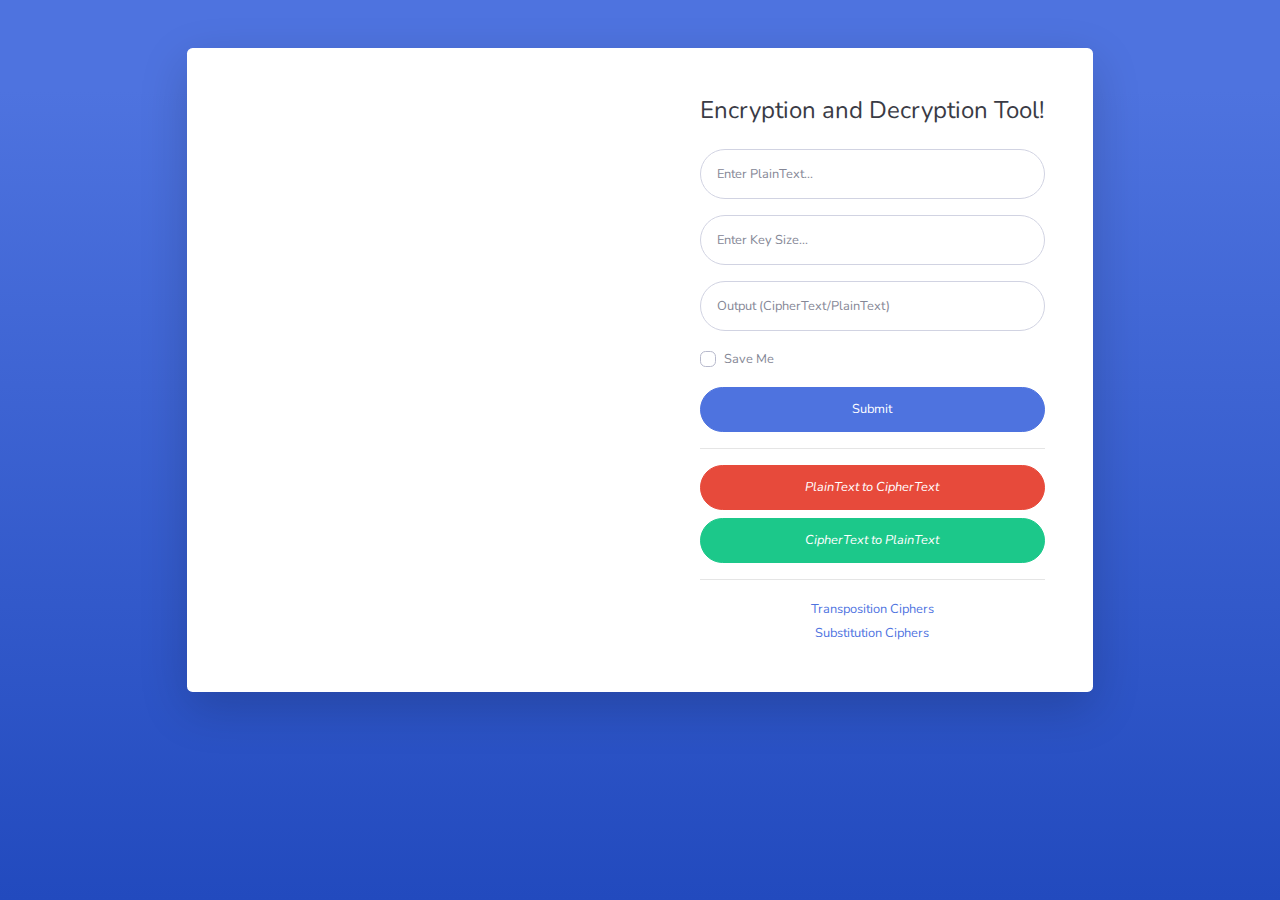
==== commit bad03096: "Update index.html" ====
--- a/index.html
+++ b/index.html
@@ -74,7 +74,7 @@
                                         <a class="small" href="login.html">Transposition Ciphers</a>
                                     </div>
                                     <div class="text-center">
-                                        <a class="small" href="login.html">Substition Ciphers</a>
+                                        <a class="small" href="login.html">Substitution Ciphers</a>
                                     </div>
                                 </div>
                             </div>
@@ -100,4 +100,4 @@
 
 </body>
 
-</html>+</html>
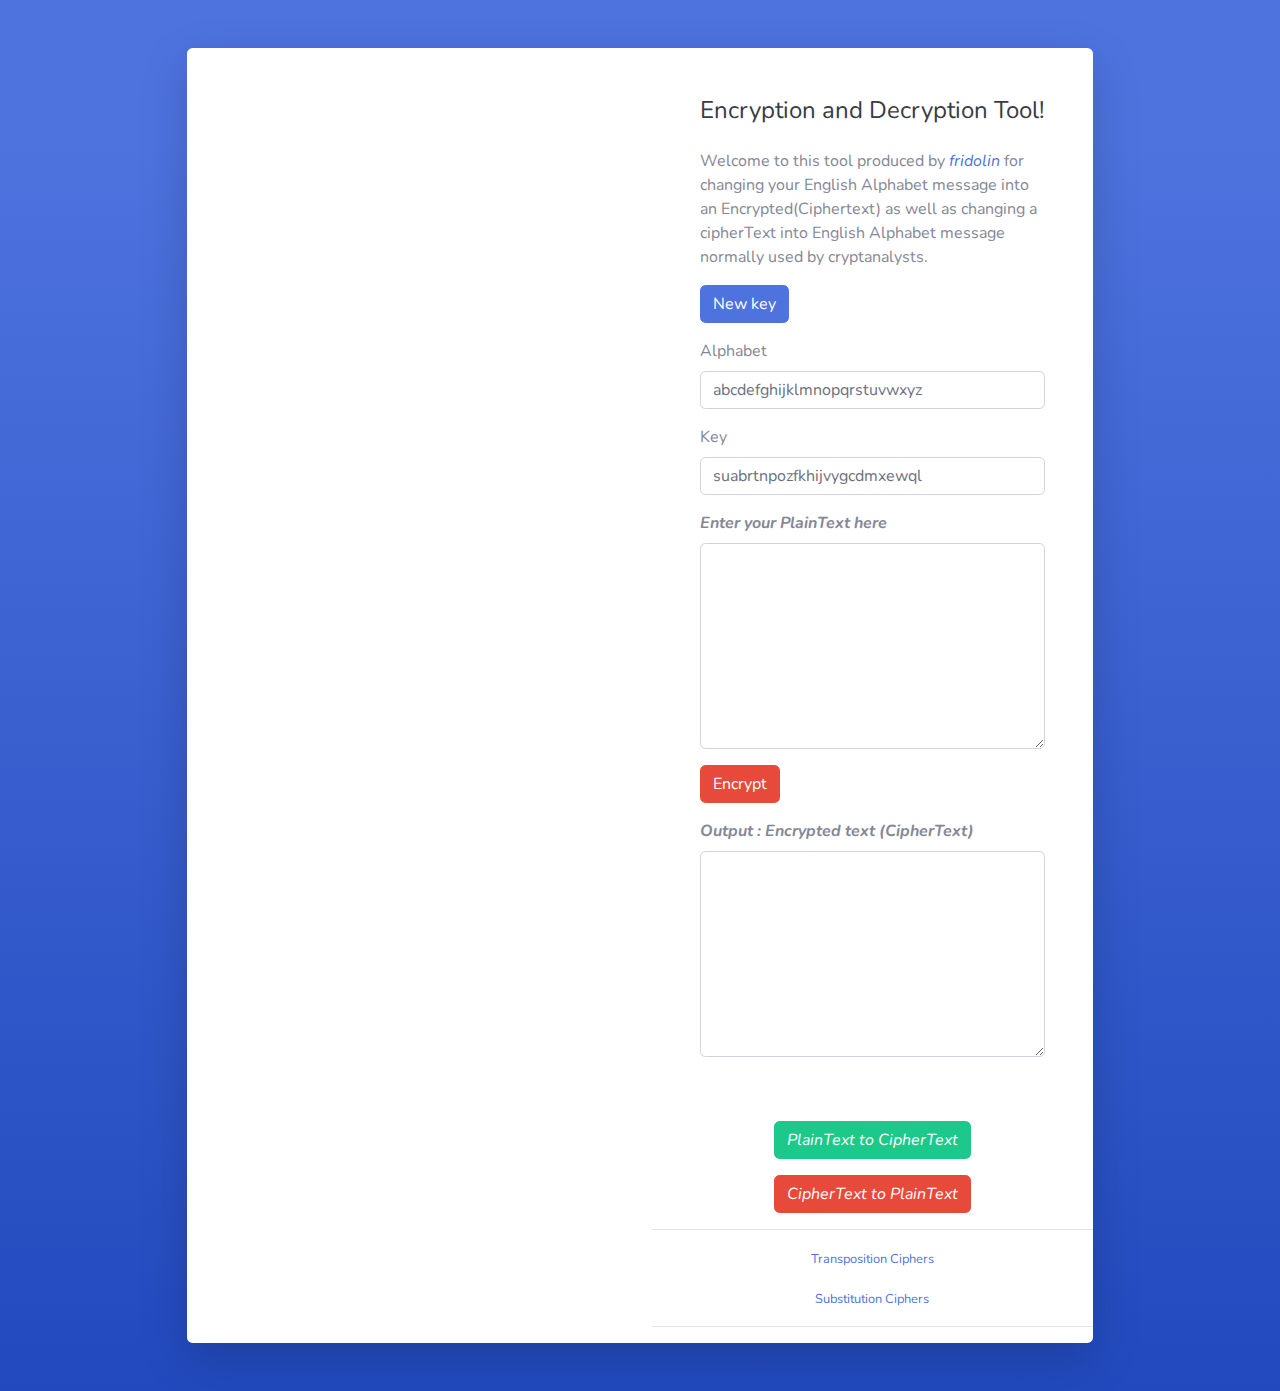
==== commit b4f57a8d: "Add files via upload" ====
--- a/index.html
+++ b/index.html
@@ -39,52 +39,119 @@
                                     <div class="text-center">
                                         <h1 class="h4 text-gray-900 mb-4">Encryption and Decryption Tool!</h1>
                                     </div>
-                                    <form class="user">
+                                    <p>Welcome to this tool produced by <a href="https://fmpiza.github.io/webfridolin/"><i>fridolin</i></a> for changing your English Alphabet message into an Encrypted(Ciphertext) as well as changing a cipherText into English
+                                        Alphabet message normally used by cryptanalysts.</p>
+
+
+                                    <form>
                                         <div class="form-group">
-                                            <input type="email" class="form-control form-control-user" id="exampleInputEmail" aria-describedby="emailHelp" placeholder="Enter PlainText...">
+                                            <button class="btn btn-primary" onclick="alpha('en')" type="button">New key</button>
                                         </div>
                                         <div class="form-group">
-                                            <input type="email" class="form-control form-control-user" id="exampleInputEmail" aria-describedby="emailHelp" placeholder="Enter Key Size...">
+                                            <label for="key1">Alphabet</label>
+                                            <input class="form-control" id="key1" value="">
                                         </div>
                                         <div class="form-group">
-                                            <input type="email" class="form-control form-control-user" id="exampleInputEmail" aria-describedby="emailHelp" placeholder="Output (CipherText/PlainText)">
+                                            <label for="key2">Key</label>
+                                            <input class="form-control" id="key2">
+                                        </div>
+                                        <div class="form-group">
+                                            <label for="source_text"><i><b>Enter your PlainText here</b></i></label>
+                                            <textarea class="form-control" id="source_text" rows="8">
+
+        </textarea>
+                                        </div>
+                                        <div class="form-group">
+                                            <button class="btn btn-danger" onclick="cipher()" type="button">Encrypt</button>
                                         </div>
 
+
+
                                         <div class="form-group">
-                                            <div class="custom-control custom-checkbox small">
-                                                <input type="checkbox" class="custom-control-input" id="customCheck">
-                                                <label class="custom-control-label" for="customCheck">Save
-                                                    Me</label>
-                                            </div>
+                                            <label for="encrypted_text"><i><b>Output : Encrypted text (CipherText)</b></i></label>
+                                            <textarea class="form-control" id="encrypted_text" rows="8"></textarea>
                                         </div>
-                                        <a href="caesarcipher.py" class="btn btn-primary btn-user btn-block">
-                                           Submit
-                                        </a>
-                                        <hr>
-                                        <a href="login.html" class="btn btn-danger btn-user btn-block">
-                                            <i>PlainText to CipherText</i>
-                                        </a>
-                                        <a href="login2.html" class="btn btn-success btn-user btn-block">
-                                            <i>CipherText to PlainText</i>
-                                        </a>
+                                    </form>
+                                </div>
+                                <script language="JavaScript">
+                                    String.prototype.shuffle = function() {
+                                        var a = this.split(""),
+                                            n = a.length;
 
-                                    </form>
-                                    <hr>
+                                        for (var i = n - 1; i > 0; i--) {
+                                            var j = Math.floor(Math.random() * (i + 1));
+                                            var tmp = a[i];
+                                            a[i] = a[j];
+                                            a[j] = tmp;
+                                        }
+                                        return a.join("");
+                                    };
+
+                                    const cipher = () => {
+                                        let source = document.getElementById("source_text").value.toLowerCase();
+                                        document.getElementById("source_text").value = source;
+                                        let key1 = document.getElementById("key1").value.toLowerCase();
+                                        let key2 = document.getElementById("key2").value.toLowerCase();
+                                        if (key1.length !== key2.length) {
+                                            alert("Alphabet and the key lengths do not coincide!")
+                                        } else {
+                                            let dict = {};
+                                            for (let i = 0; i < key1.length; i++) {
+                                                if (key1.substr(i, 1).length > 0)
+                                                    dict[key1.substr(i, 1)] = key2.substr(i, 1);
+                                            }
+                                            let result = "";
+                                            for (let i = 0; i < source.length; i++) {
+                                                if (source.substr(i, 1) in dict)
+                                                    result = result + dict[source.substr(i, 1)];
+                                                else
+                                                    result = result + source.substr(i, 1);
+                                            }
+                                            document.getElementById("encrypted_text").value = result;
+                                        }
+                                    };
+
+                                    const alpha = (lang) => {
+                                        if (lang === "en")
+                                            document.getElementById("key1").value = "abcdefghijklmnopqrstuvwxyz";
+                                        document.getElementById("key2").value = document.getElementById("key1").value.shuffle();
+                                    };
+                                    alpha("en");
+                                </script>
+
+
+
+                                <center>
+
+                                    <p><a href="index.html"><button class="btn btn-success"  type="button"><i>PlainText to CipherText</i></button></a></p>
+                                    <p><a href="index2.html"><button class="btn btn-danger"  type="button"><i>CipherText to PlainText</i></button></a></p>
+
+                                </center>
+                                </form>
+
+                                <hr>
+                                <p>
                                     <div class="text-center">
-                                        <a class="small" href="login.html">Transposition Ciphers</a>
+                                        <a class="small" href="index.html">Transposition Ciphers</a>
                                     </div>
+                                </p>
+                                <p>
                                     <div class="text-center">
-                                        <a class="small" href="login.html">Substitution Ciphers</a>
+                                        <a class="small" href="index.html">Substitution Ciphers</a>
                                     </div>
-                                </div>
+                                </p>
+                                <hr>
+
+
                             </div>
                         </div>
                     </div>
                 </div>
-
             </div>
 
         </div>
+
+    </div>
 
     </div>
 
@@ -100,4 +167,4 @@
 
 </body>
 
-</html>
+</html>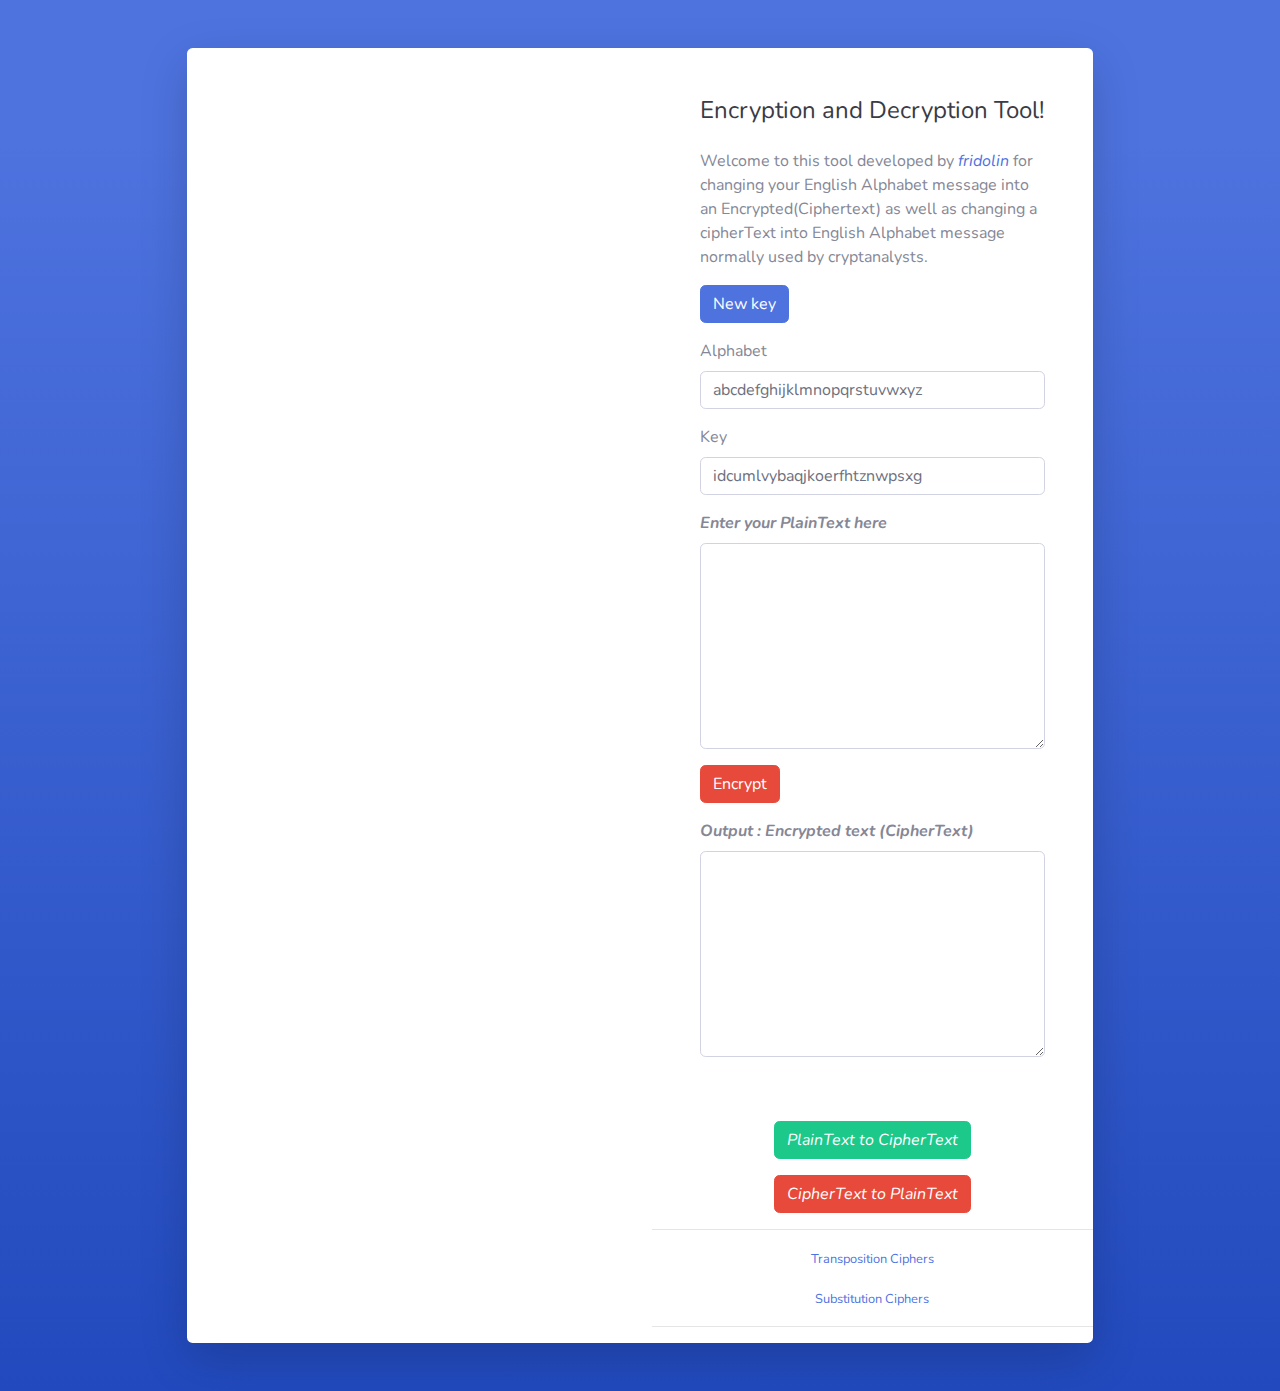
==== commit 3cb1037d: "Update index.html" ====
--- a/index.html
+++ b/index.html
@@ -39,7 +39,7 @@
                                     <div class="text-center">
                                         <h1 class="h4 text-gray-900 mb-4">Encryption and Decryption Tool!</h1>
                                     </div>
-                                    <p>Welcome to this tool produced by <a href="https://fmpiza.github.io/webfridolin/"><i>fridolin</i></a> for changing your English Alphabet message into an Encrypted(Ciphertext) as well as changing a cipherText into English
+                                    <p>Welcome to this tool developed by <a href="https://fmpiza.github.io/webfridolin/"><i>fridolin</i></a> for changing your English Alphabet message into an Encrypted(Ciphertext) as well as changing a cipherText into English
                                         Alphabet message normally used by cryptanalysts.</p>
 
 
@@ -167,4 +167,4 @@
 
 </body>
 
-</html>+</html>
